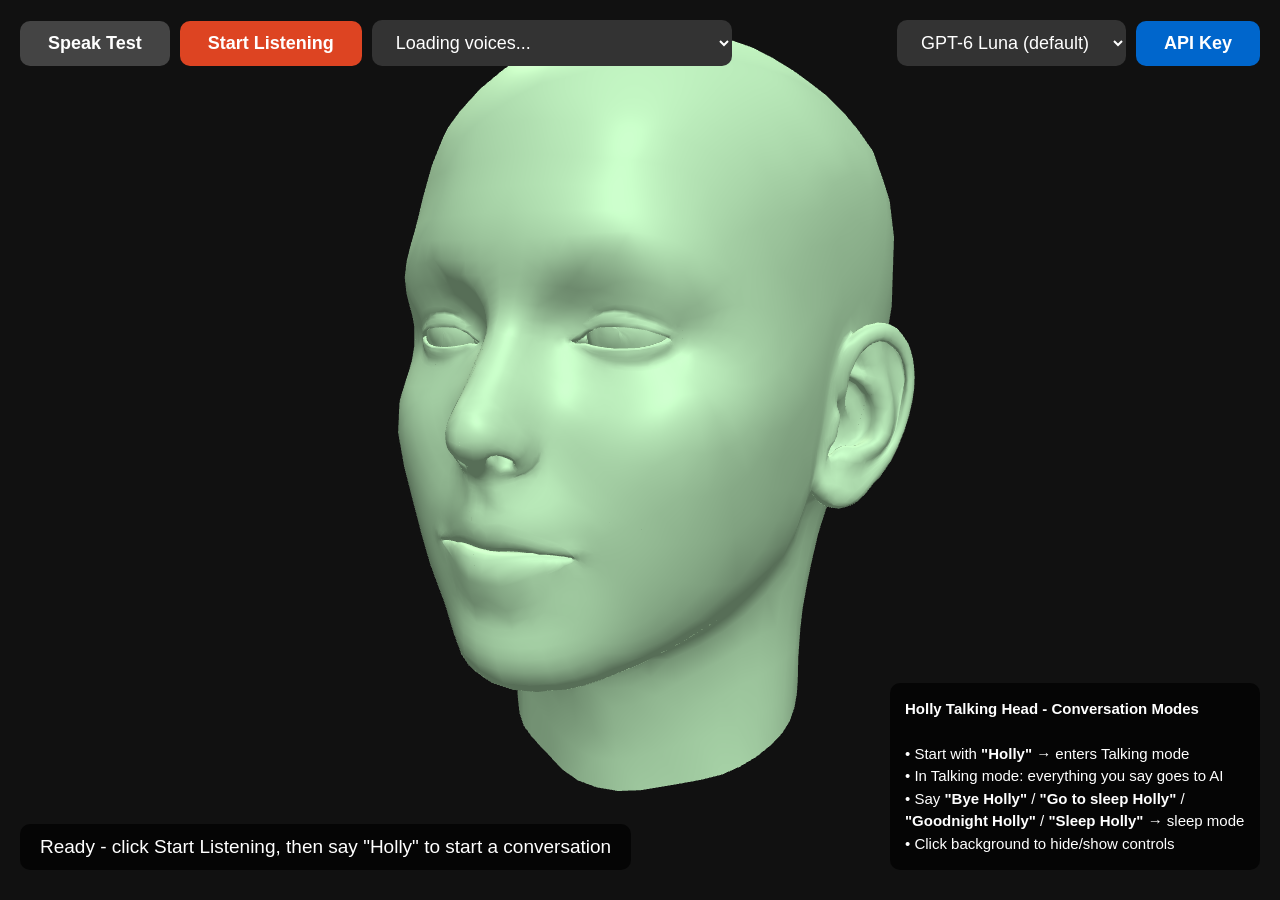
==== index.html @ 781ba20e "MB - Initial Commit" ====
<!DOCTYPE html>
<html lang="en">
  <head>
    <meta charset="UTF-8" />
    <title>Holly Talking Head - Conversation Modes</title>
    <meta name="viewport" content="width=device-width, initial-scale=1" />
    <link rel="stylesheet" href="./css/styles.css" />
  </head>
  <body>
    <div class="control-panel">
      <div class="button-bar" id="controls">
        <button id="speakBtn">Speak Test</button>
        <button id="toggleListenBtn">Start Listening</button>
        <select id="voiceSelect" aria-label="Speaking voice">
          <option value="">Loading voices...</option>
        </select>
        <select id="modelSelect" aria-label="AI model"></select>
        <button id="keyBtn">API Key</button>
      </div>
    </div>

    <div class="help-panel">
      <div id="status" role="status" aria-live="polite">
        Listening mode: Say "Holly" to start conversation
      </div>
      <div id="info">
        <strong>Holly Talking Head - Conversation Modes</strong><br /><br />
        • Start with <strong>"Holly"</strong> → enters Talking mode<br />
        • In Talking mode: everything you say goes to AI<br />
        • Say <strong>"Bye Holly"</strong> /
        <strong>"Go to sleep Holly"</strong> /
        <strong>"Goodnight Holly"</strong> / <strong>"Sleep Holly"</strong> →
        sleep mode<br />
        • Click background to hide/show controls
      </div>

    </div>

    <div id="listenBar" aria-hidden="true"></div>

    <script src="./libs/three/three.min.js"></script>
    <script src="./libs/three/OrbitControls.js"></script>
    <script src="./libs/three/GLTFLoader.js"></script>

    <script type="module" src="./js/app.js"></script>
  </body>
</html>
---- css/styles.css ----
body {
  margin: 0;
  overflow: hidden;
  background: #000;
  font-family: Arial, sans-serif;
  cursor: pointer;
}

.control-panel {
  position: absolute;
  top: 20px;
  left: 20px;
  right: 20px;
  z-index: 10;
  pointer-events: none;
}

.help-panel {
  position: absolute;
  bottom: 30px;
  left: 20px;
  right: 20px;
  display: grid;
  grid-template-columns: minmax(0, 1fr) minmax(0, 370px);
  gap: 12px;
  align-items: end;
  z-index: 10;
  pointer-events: none;
}

.control-panel > *,
.help-panel > * {
  pointer-events: auto;
}

.button-bar {
  display: flex;
  flex-wrap: nowrap;
  min-width: 0;
  overflow-x: auto;
  overflow-y: hidden;
  gap: 10px;
  align-items: center;
  z-index: 10;
  transition: opacity 0.4s ease;
}

.button-bar > button,
#modelSelect {
  flex-shrink: 0;
  white-space: nowrap;
}

#modelSelect {
  margin-left: auto;
}

#voiceSelect {
  flex: 1 1 240px;
  min-width: 160px;
  max-width: 360px;
}

button {
  padding: 12px 28px;
  font-size: 18px;
  cursor: pointer;
  border: none;
  border-radius: 10px;
  transition: all 0.3s ease;
  font-weight: bold;
}

button:hover {
  filter: brightness(1.15);
}

#speakBtn {
  background: #444;
  color: white;
}

#toggleListenBtn {
  background: #d42;
  color: white;
}

#toggleListenBtn.listening {
  background: #28b;
  box-shadow: 0 0 20px rgba(40, 180, 100, 0.7);
}

#keyBtn {
  background: #0066cc;
  color: white;
}

select {
  max-width: calc(100vw - 40px);
  min-width: 0;
  padding: 12px 20px;
  font-size: 18px;
  border-radius: 10px;
  border: none;
  background: #333;
  color: white;
  cursor: pointer;
}

#status {
  justify-self: start;
  color: white;
  font-size: 19px;
  z-index: 10;
  background: rgba(0, 0, 0, 0.7);
  padding: 12px 20px;
  border-radius: 10px;
  min-width: 0;
  transition: opacity 0.4s ease;
}

#info {
  color: white;
  background: rgba(0, 0, 0, 0.7);
  padding: 15px;
  border-radius: 10px;
  max-width: 340px;
  font-size: 15px;
  line-height: 1.5;
  transition: opacity 0.4s ease;
}

#listenBar {
  position: absolute;
  bottom: 0;
  left: 0;
  width: 100%;
  height: 10px;
  background: rgba(0, 120, 255, 0.3);
  box-shadow: 0 0 20px rgba(0, 180, 255, 0);
  transition: all 0.4s ease, opacity 0.4s ease, box-shadow 0.4s ease;
  opacity: 0;
  pointer-events: none;
  z-index: 15;
}

#listenBar.active {
  opacity: 1;
  box-shadow: 0 0 30px rgba(0, 180, 255, 0.8);
  animation: pulseBlueBar 2s infinite;
}

#listenBar.wakeword {
  background: rgba(0, 200, 100, 0.5);
  box-shadow: 0 0 40px rgba(0, 255, 100, 0.9);
  animation: pulseGreenBar 1.5s infinite;
}

#listenBar.talking {
  background: rgba(255, 200, 0, 0.5);
  box-shadow: 0 0 40px rgba(255, 200, 0, 0.9);
  animation: pulseOrangeBar 2s infinite;
}

#listenBar.user-speaking {
  background: rgba(100, 200, 255, 0.7);
  box-shadow: 0 0 60px rgba(100, 200, 255, 1);
  animation: pulseStrongBar 0.8s infinite !important;
}

@keyframes pulseBlueBar {
  0%,
  100% {
    opacity: 0.6;
  }

  50% {
    opacity: 1;
  }
}

@keyframes pulseGreenBar {
  0%,
  100% {
    opacity: 0.7;
  }

  50% {
    opacity: 1;
  }
}

@keyframes pulseOrangeBar {
  0%,
  100% {
    opacity: 0.7;
  }

  50% {
    opacity: 1;
  }
}

@keyframes pulseStrongBar {
  0%,
  100% {
    opacity: 0.8;
    transform: scaleY(1);
  }

  50% {
    opacity: 1;
    transform: scaleY(1.6);
  }
}

.controls-hidden {
  opacity: 0;
  pointer-events: none;
}

canvas {
  display: block;
}
button:disabled,
select:disabled {
  cursor: wait;
  opacity: 0.6;
}
@media (max-width: 900px) {
  .help-panel {
    grid-template-columns: minmax(0, 1fr);
  }
  button,
  select {
    padding: 10px;
    font-size: 15px;
  }
}
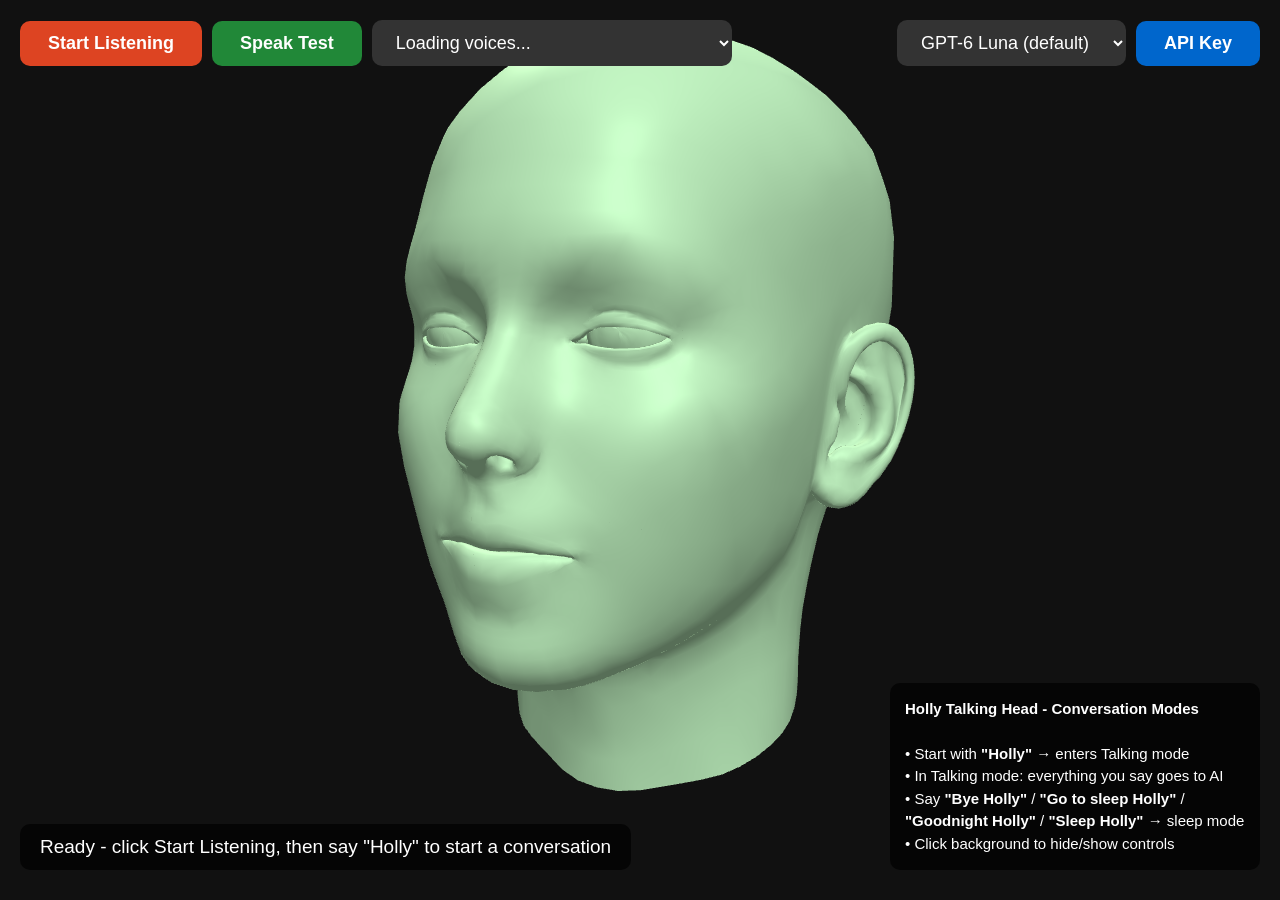
==== commit 36e773c5: "MB - Minor UX updates" ====
--- a/index.html
+++ b/index.html
@@ -9,8 +9,8 @@
   <body>
     <div class="control-panel">
       <div class="button-bar" id="controls">
+        <button id="toggleListenBtn">Start Listening</button>
         <button id="speakBtn">Speak Test</button>
-        <button id="toggleListenBtn">Start Listening</button>
         <select id="voiceSelect" aria-label="Speaking voice">
           <option value="">Loading voices...</option>
         </select>
--- a/css/styles.css
+++ b/css/styles.css
@@ -76,7 +76,7 @@
 }
 
 #speakBtn {
-  background: #444;
+  background: #218838;
   color: white;
 }
 
